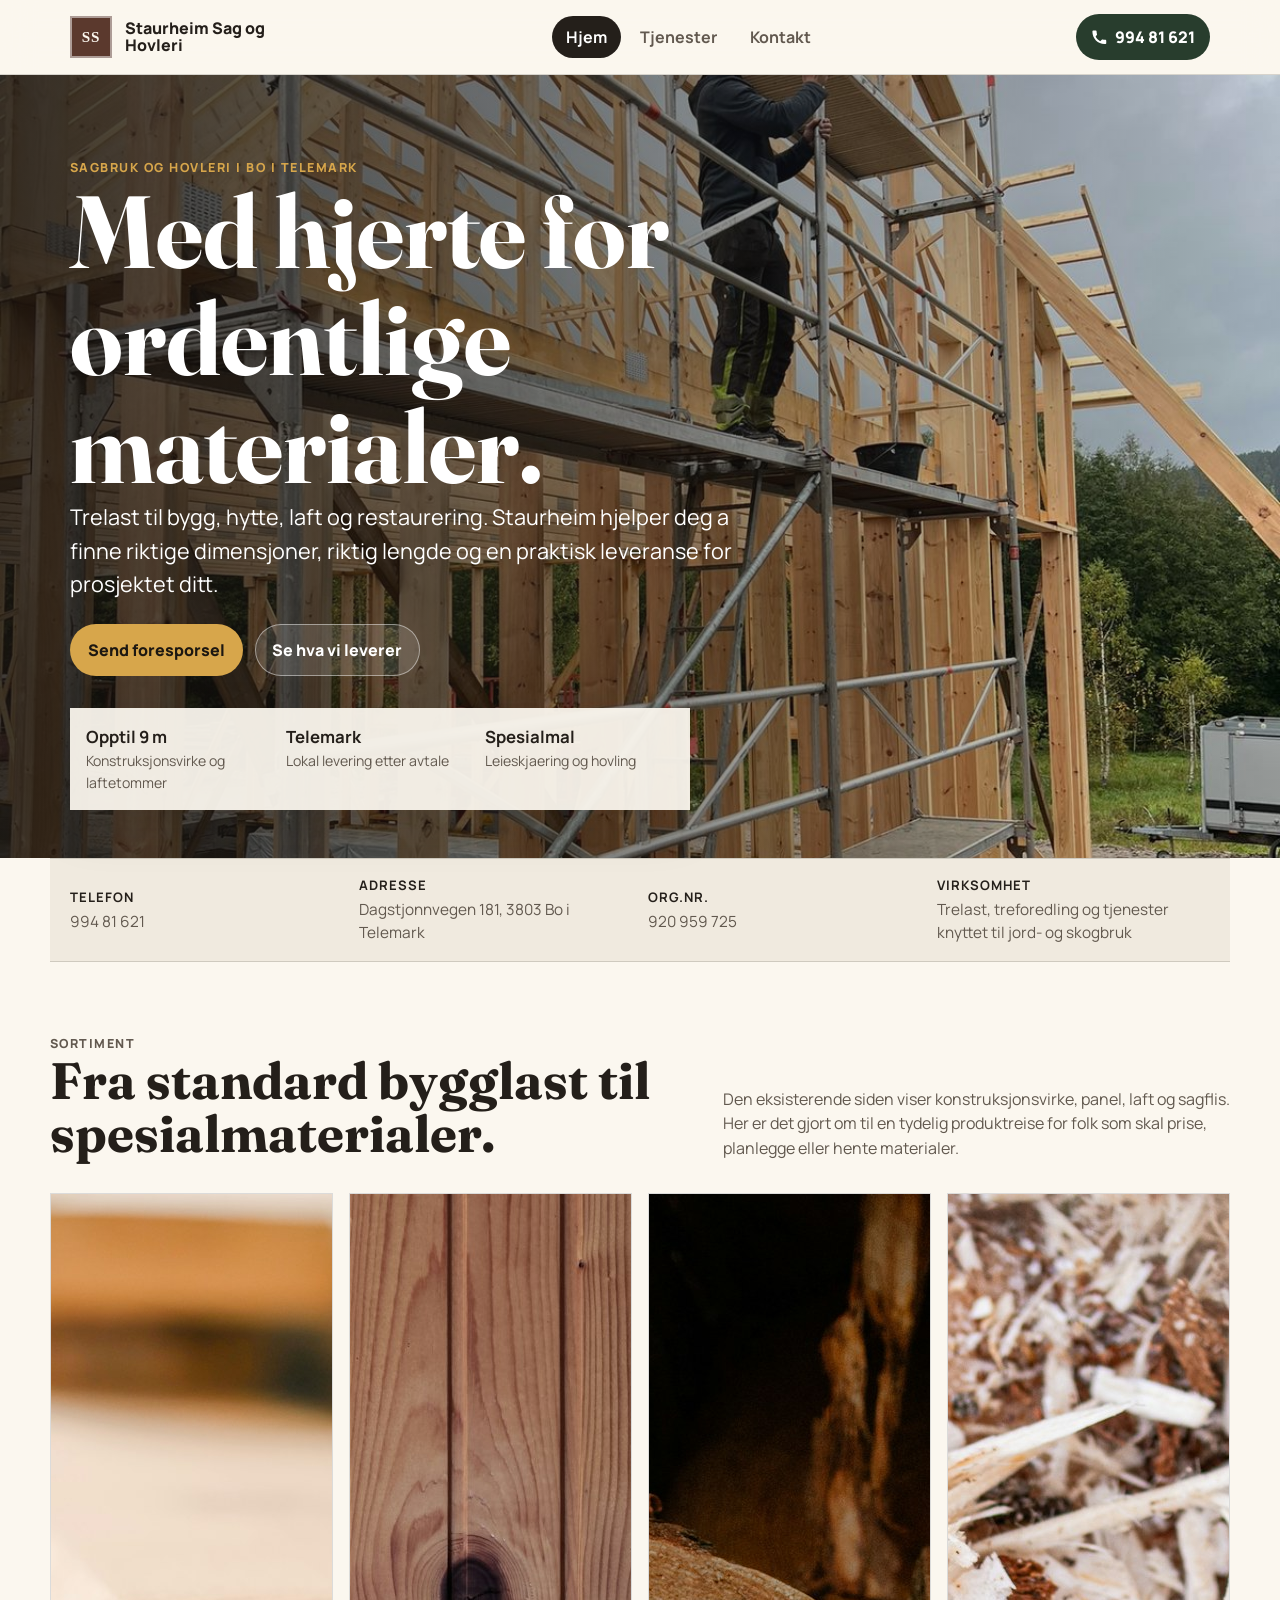
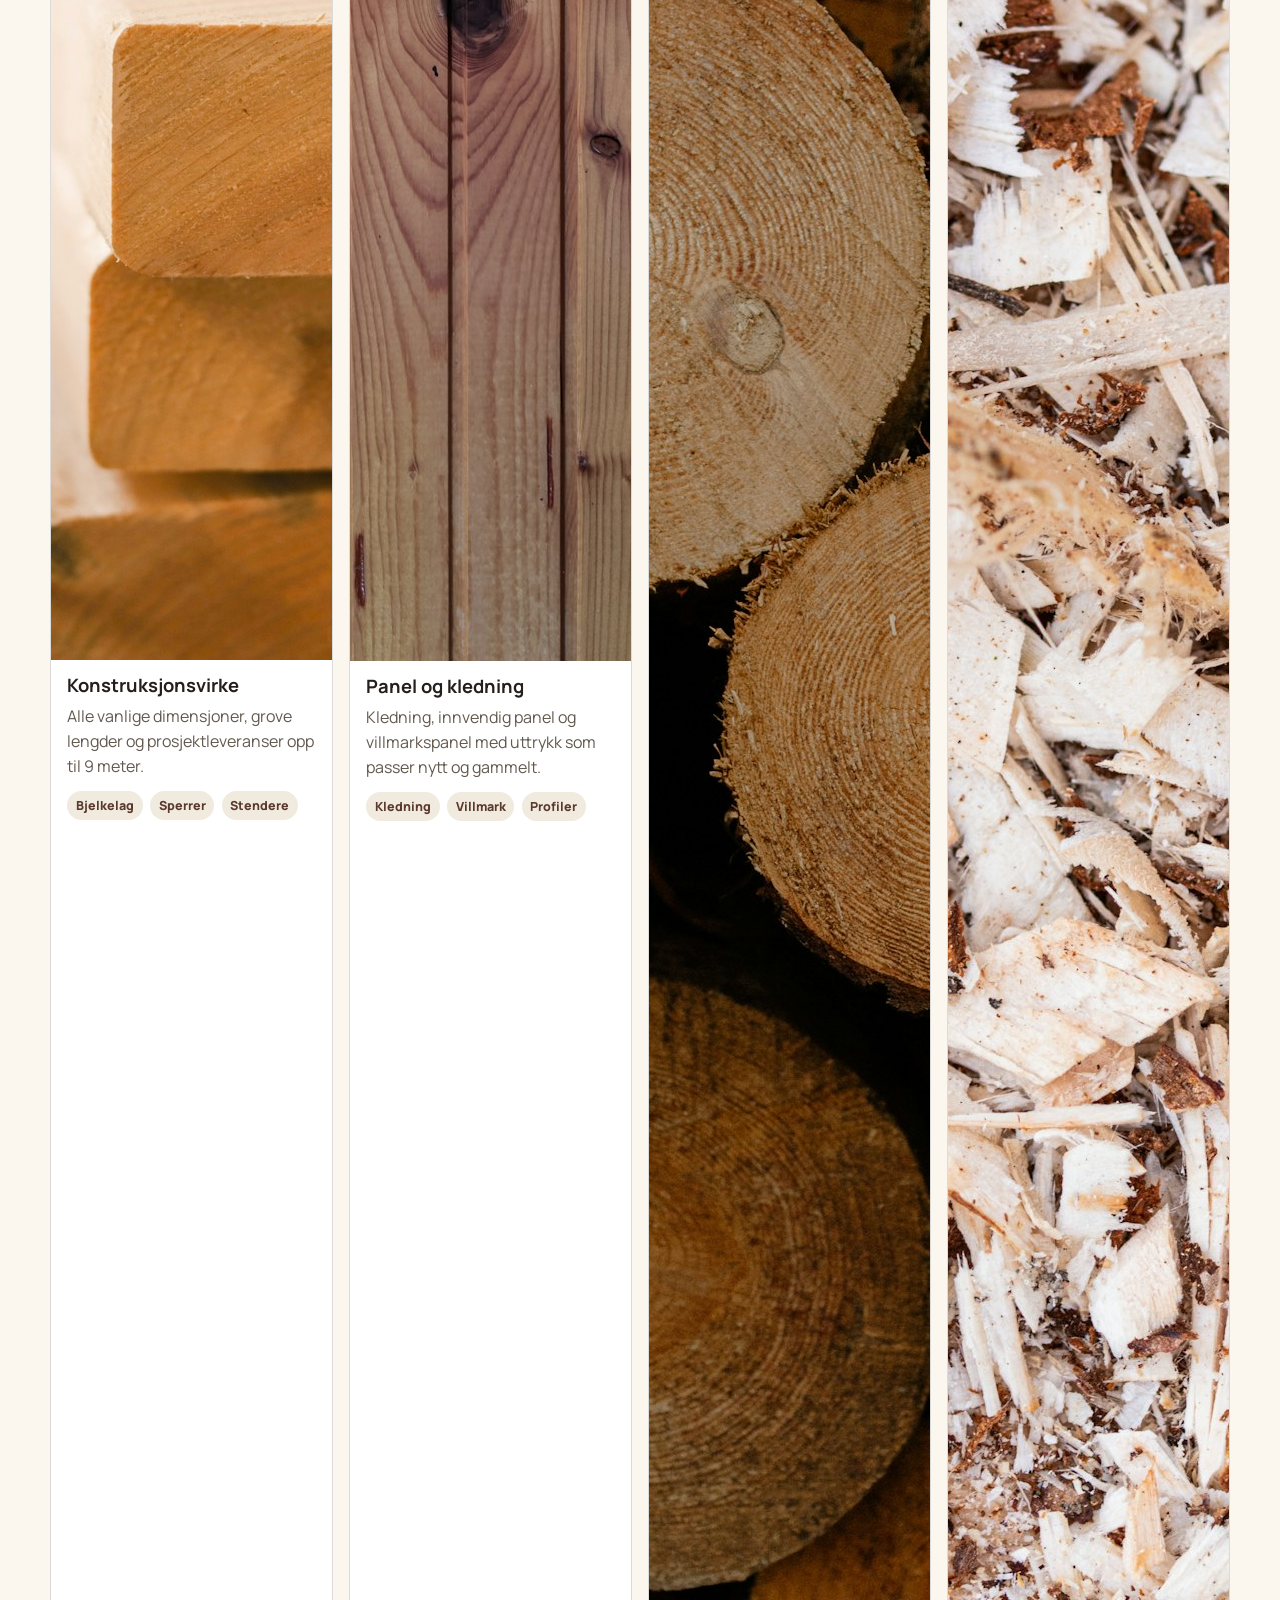
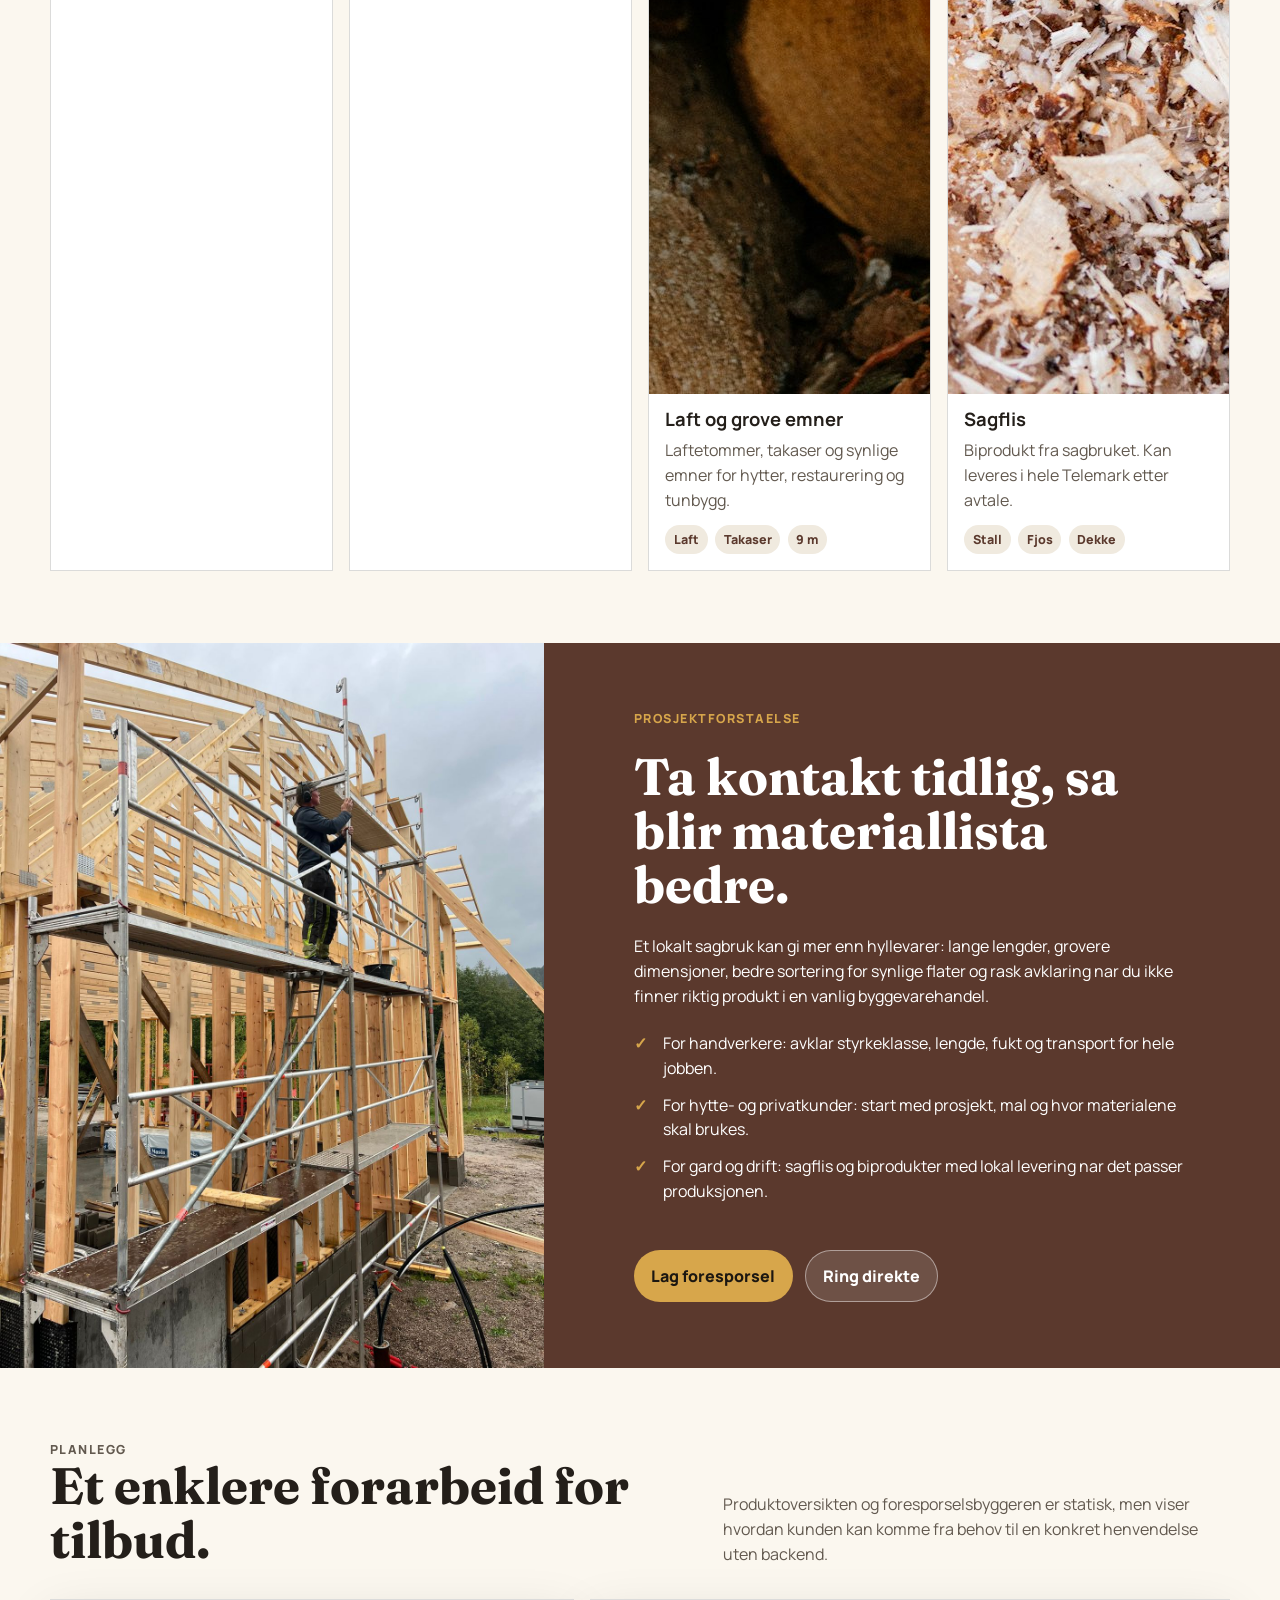
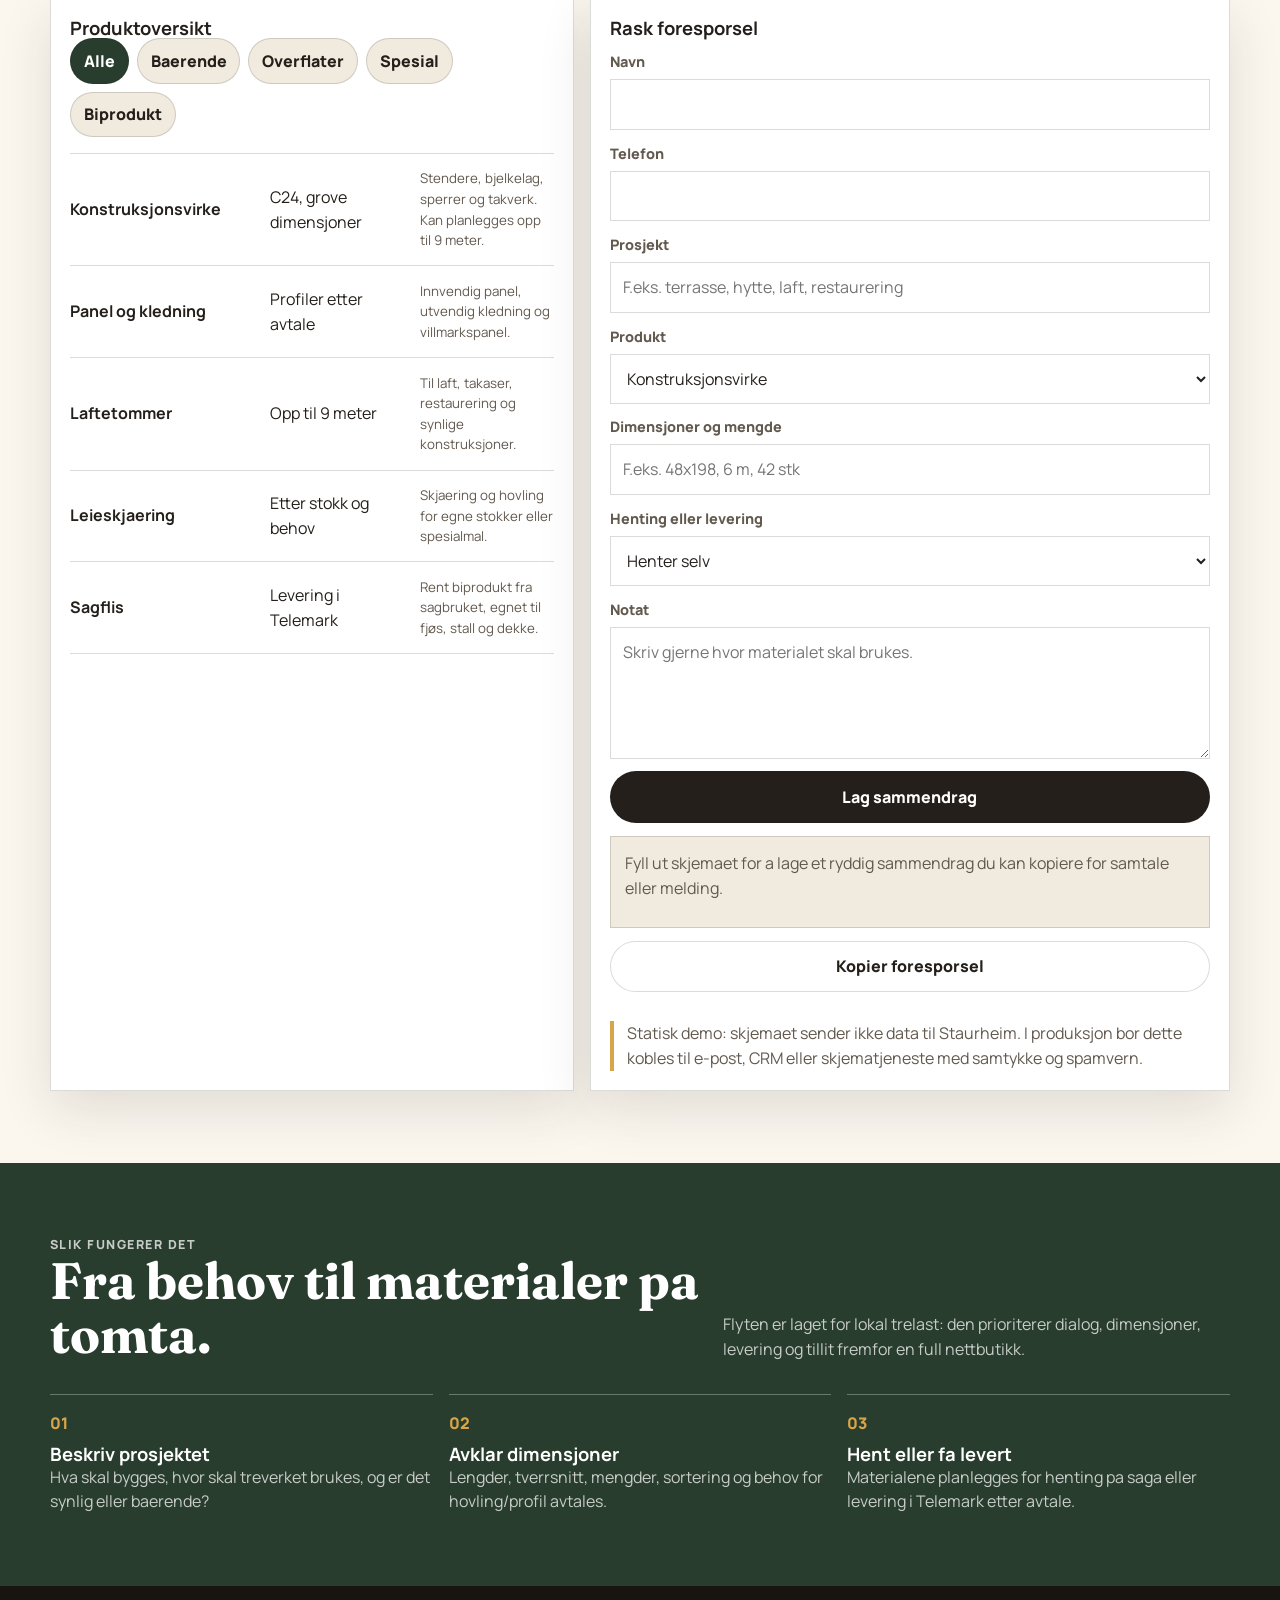
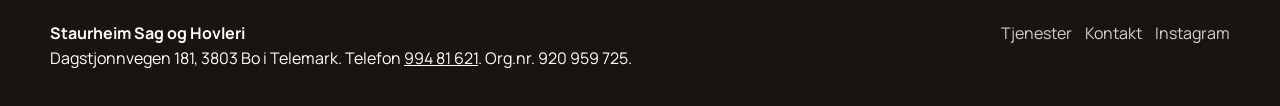
==== index.html @ 0c9ad608 "Initial static redesign for GitHub Pages" ====
<!doctype html>
<html lang="no">
  <head>
    <meta charset="utf-8">
    <meta name="viewport" content="width=device-width, initial-scale=1">
    <title>Staurheim Sag og Hovleri | Trelast fra Bo i Telemark</title>
    <meta name="description" content="Staurheim Sag og Hovleri leverer konstruksjonsvirke, panel, villmarkspanel, laftetommer, leieskjaering og sagflis i Telemark.">
    <meta property="og:title" content="Staurheim Sag og Hovleri">
    <meta property="og:description" content="Ordentlige materialer til byggeprosjekt, laft, panel og spesialdimensjoner.">
    <meta property="og:type" content="website">
    <meta property="og:image" content="assets/images/byggprosjekt.jpg">
    <link rel="preconnect" href="https://fonts.googleapis.com">
    <link rel="preconnect" href="https://fonts.gstatic.com" crossorigin>
    <link href="https://fonts.googleapis.com/css2?family=Fraunces:wght@600;700;800&family=Manrope:wght@400;600;700;800&display=swap" rel="stylesheet">
    <link rel="stylesheet" href="assets/styles.css">
    <script type="application/ld+json">
      {
        "@context": "https://schema.org",
        "@type": "LocalBusiness",
        "name": "Staurheim Sag og Høvleri",
        "alternateName": "Staurheim Stokk og Sag",
        "telephone": "+4799481621",
        "address": {
          "@type": "PostalAddress",
          "streetAddress": "Dagstjønnvegen 181",
          "postalCode": "3803",
          "addressLocality": "Bø i Telemark",
          "addressCountry": "NO"
        },
        "areaServed": ["Telemark", "Midt-Telemark"],
        "url": "https://staurheimsag.no/"
      }
    </script>
  </head>
  <body>
    <a class="skip-link" href="#main">Gå til innhold</a>
    <header class="site-header">
      <nav class="nav" aria-label="Hovedmeny">
        <a class="brand" href="index.html" aria-label="Staurheim Sag og Hovleri hjem">
          <span class="brand-mark">SS</span>
          <span>Staurheim Sag og Hovleri</span>
        </a>
        <div class="nav-links">
          <a href="index.html" aria-current="page">Hjem</a>
          <a href="tjenester/">Tjenester</a>
          <a href="kontakt/">Kontakt</a>
        </div>
        <a class="nav-call" href="tel:+4799481621" aria-label="Ring 99 48 16 21">
          <svg class="icon" viewBox="0 0 24 24" aria-hidden="true"><path fill="currentColor" d="M6.6 10.8c1.4 2.8 3.8 5.2 6.6 6.6l2.2-2.2c.3-.3.8-.4 1.2-.3 1.3.4 2.6.6 4 .6.7 0 1.2.5 1.2 1.2v3.5c0 .7-.5 1.2-1.2 1.2C10.3 22 2 13.7 2 3.4 2 2.7 2.5 2.2 3.2 2.2h3.6c.7 0 1.2.5 1.2 1.2 0 1.4.2 2.8.6 4 .1.4 0 .9-.3 1.2l-1.7 2.2Z"/></svg>
          994 81 621
        </a>
      </nav>
    </header>

    <main id="main">
      <section class="hero">
        <div class="hero-inner">
          <div class="hero-copy">
            <p class="eyebrow">Sagbruk og hovleri i Bo i Telemark</p>
            <h1>Med hjerte for ordentlige materialer.</h1>
            <p class="lead">Trelast til bygg, hytte, laft og restaurering. Staurheim hjelper deg a finne riktige dimensjoner, riktig lengde og en praktisk leveranse for prosjektet ditt.</p>
            <div class="hero-actions">
              <a class="button primary" href="kontakt/">Send foresporsel</a>
              <a class="button secondary" href="tjenester/">Se hva vi leverer</a>
            </div>
          </div>
          <aside class="hero-panel" aria-label="Nokkelinformasjon">
            <ul>
              <li><strong>Opptil 9 m</strong><span>Konstruksjonsvirke og laftetommer</span></li>
              <li><strong>Telemark</strong><span>Lokal levering etter avtale</span></li>
              <li><strong>Spesialmal</strong><span>Leieskjaering og hovling</span></li>
            </ul>
          </aside>
        </div>
      </section>

      <div class="trust-strip" aria-label="Tillitssignaler">
        <div><strong>Telefon</strong><span>994 81 621</span></div>
        <div><strong>Adresse</strong><span>Dagstjonnvegen 181, 3803 Bo i Telemark</span></div>
        <div><strong>Org.nr.</strong><span>920 959 725</span></div>
        <div><strong>Virksomhet</strong><span>Trelast, treforedling og tjenester knyttet til jord- og skogbruk</span></div>
      </div>

      <section class="section">
        <div class="wrap">
          <div class="section-head">
            <div>
              <p class="eyebrow">Sortiment</p>
              <h2>Fra standard bygglast til spesialmaterialer.</h2>
            </div>
            <p>Den eksisterende siden viser konstruksjonsvirke, panel, laft og sagflis. Her er det gjort om til en tydelig produktreise for folk som skal prise, planlegge eller hente materialer.</p>
          </div>
          <div class="product-grid">
            <article class="product-card">
              <img src="assets/images/konstruksjonsvirke.jpg" width="1600" height="1066" alt="Stablet konstruksjonsvirke i gran og furu">
              <div>
                <h3>Konstruksjonsvirke</h3>
                <p>Alle vanlige dimensjoner, grove lengder og prosjektleveranser opp til 9 meter.</p>
                <p class="tag-list"><span class="tag">Bjelkelag</span><span class="tag">Sperrer</span><span class="tag">Stendere</span></p>
              </div>
            </article>
            <article class="product-card">
              <img src="assets/images/panel.jpg" width="1600" height="1067" alt="Trepanel med synlig struktur">
              <div>
                <h3>Panel og kledning</h3>
                <p>Kledning, innvendig panel og villmarkspanel med uttrykk som passer nytt og gammelt.</p>
                <p class="tag-list"><span class="tag">Kledning</span><span class="tag">Villmark</span><span class="tag">Profiler</span></p>
              </div>
            </article>
            <article class="product-card">
              <img src="assets/images/laft.jpg" width="1600" height="2400" alt="Rundtommer sett fra enden">
              <div>
                <h3>Laft og grove emner</h3>
                <p>Laftetommer, takaser og synlige emner for hytter, restaurering og tunbygg.</p>
                <p class="tag-list"><span class="tag">Laft</span><span class="tag">Takaser</span><span class="tag">9 m</span></p>
              </div>
            </article>
            <article class="product-card">
              <img src="assets/images/sagflis.jpg" width="1600" height="2400" alt="Ren sagflis som biprodukt fra sagbruk">
              <div>
                <h3>Sagflis</h3>
                <p>Biprodukt fra sagbruket. Kan leveres i hele Telemark etter avtale.</p>
                <p class="tag-list"><span class="tag">Stall</span><span class="tag">Fjos</span><span class="tag">Dekke</span></p>
              </div>
            </article>
          </div>
        </div>
      </section>

      <section class="feature-band">
        <div class="feature-grid">
          <div class="feature-media">
            <img src="assets/images/byggprosjekt.jpg" width="1200" height="1600" alt="Reisverk under oppforing med trelast">
          </div>
          <div class="feature-copy">
            <p class="eyebrow">Prosjektforstaelse</p>
            <h2>Ta kontakt tidlig, sa blir materiallista bedre.</h2>
            <p>Et lokalt sagbruk kan gi mer enn hyllevarer: lange lengder, grovere dimensjoner, bedre sortering for synlige flater og rask avklaring nar du ikke finner riktig produkt i en vanlig byggevarehandel.</p>
            <ul class="check-list">
              <li>For handverkere: avklar styrkeklasse, lengde, fukt og transport for hele jobben.</li>
              <li>For hytte- og privatkunder: start med prosjekt, mal og hvor materialene skal brukes.</li>
              <li>For gard og drift: sagflis og biprodukter med lokal levering nar det passer produksjonen.</li>
            </ul>
            <div class="button-row">
              <a class="button primary" href="kontakt/">Lag foresporsel</a>
              <a class="button secondary" href="tel:+4799481621">Ring direkte</a>
            </div>
          </div>
        </div>
      </section>

      <section class="section">
        <div class="wrap">
          <div class="section-head">
            <div>
              <p class="eyebrow">Planlegg</p>
              <h2>Et enklere forarbeid for tilbud.</h2>
            </div>
            <p>Produktoversikten og foresporselsbyggeren er statisk, men viser hvordan kunden kan komme fra behov til en konkret henvendelse uten backend.</p>
          </div>
          <div class="tools-grid">
            <div class="panel">
              <h3>Produktoversikt</h3>
              <div class="filters" aria-label="Filtrer produktoversikt">
                <button class="filter" type="button" data-filter="alle" aria-pressed="true">Alle</button>
                <button class="filter" type="button" data-filter="baerende" aria-pressed="false">Baerende</button>
                <button class="filter" type="button" data-filter="overflate" aria-pressed="false">Overflater</button>
                <button class="filter" type="button" data-filter="spesial" aria-pressed="false">Spesial</button>
                <button class="filter" type="button" data-filter="biprodukt" aria-pressed="false">Biprodukt</button>
              </div>
              <div class="catalog" data-catalog></div>
            </div>
            <form class="panel quote-form" data-quote-form>
              <h3>Rask foresporsel</h3>
              <div class="field">
                <label for="name">Navn</label>
                <input id="name" name="name" autocomplete="name">
              </div>
              <div class="field">
                <label for="phone">Telefon</label>
                <input id="phone" name="phone" autocomplete="tel">
              </div>
              <div class="field">
                <label for="project">Prosjekt</label>
                <input id="project" name="project" placeholder="F.eks. terrasse, hytte, laft, restaurering">
              </div>
              <div class="field">
                <label for="product">Produkt</label>
                <select id="product" name="product">
                  <option>Konstruksjonsvirke</option>
                  <option>Panel/kledning</option>
                  <option>Villmarkspanel</option>
                  <option>Laftetommer</option>
                  <option>Leieskjaering</option>
                  <option>Sagflis</option>
                </select>
              </div>
              <div class="field">
                <label for="dimensions">Dimensjoner og mengde</label>
                <input id="dimensions" name="dimensions" placeholder="F.eks. 48x198, 6 m, 42 stk">
              </div>
              <div class="field">
                <label for="delivery">Henting eller levering</label>
                <select id="delivery" name="delivery">
                  <option>Henter selv</option>
                  <option>Onsker levering i Telemark</option>
                  <option>Avklares</option>
                </select>
              </div>
              <div class="field">
                <label for="message">Notat</label>
                <textarea id="message" name="message" placeholder="Skriv gjerne hvor materialet skal brukes."></textarea>
              </div>
              <button class="button dark" type="submit">Lag sammendrag</button>
              <div class="result-box" tabindex="-1" data-result>Fyll ut skjemaet for a lage et ryddig sammendrag du kan kopiere for samtale eller melding.</div>
              <button class="button light" type="button" data-copy>Kopier foresporsel</button>
              <p class="notice">Statisk demo: skjemaet sender ikke data til Staurheim. I produksjon bor dette kobles til e-post, CRM eller skjematjeneste med samtykke og spamvern.</p>
            </form>
          </div>
        </div>
      </section>

      <section class="section dark">
        <div class="wrap">
          <div class="section-head">
            <div>
              <p class="eyebrow">Slik fungerer det</p>
              <h2>Fra behov til materialer pa tomta.</h2>
            </div>
            <p>Flyten er laget for lokal trelast: den prioriterer dialog, dimensjoner, levering og tillit fremfor en full nettbutikk.</p>
          </div>
          <div class="steps">
            <div class="step"><h3>Beskriv prosjektet</h3><p class="muted">Hva skal bygges, hvor skal treverket brukes, og er det synlig eller baerende?</p></div>
            <div class="step"><h3>Avklar dimensjoner</h3><p class="muted">Lengder, tverrsnitt, mengder, sortering og behov for hovling/profil avtales.</p></div>
            <div class="step"><h3>Hent eller fa levert</h3><p class="muted">Materialene planlegges for henting pa saga eller levering i Telemark etter avtale.</p></div>
          </div>
        </div>
      </section>
    </main>

    <footer class="site-footer">
      <div class="footer-grid">
        <div>
          <strong>Staurheim Sag og Hovleri</strong>
          <p>Dagstjonnvegen 181, 3803 Bo i Telemark. Telefon <a href="tel:+4799481621">994 81 621</a>. Org.nr. 920 959 725.</p>
        </div>
        <div class="footer-links">
          <a href="tjenester/">Tjenester</a>
          <a href="kontakt/">Kontakt</a>
          <a href="https://www.instagram.com/staurheimsag/">Instagram</a>
        </div>
      </div>
    </footer>
    <script src="assets/app.js"></script>
  </body>
</html>
---- assets/styles.css ----
:root {
  color-scheme: light;
  --ink: #241f1a;
  --muted: #62594f;
  --paper: #fbf7ef;
  --paper-2: #f0eadf;
  --timber: #5b392d;
  --timber-2: #8f613d;
  --forest: #283d2d;
  --moss: #63704a;
  --gold: #d7a64b;
  --line: rgba(36, 31, 26, 0.16);
  --shadow: 0 18px 50px rgba(36, 31, 26, 0.12);
  --max: 1180px;
}

* {
  box-sizing: border-box;
}

html {
  scroll-behavior: smooth;
}

body {
  margin: 0;
  background: var(--paper);
  color: var(--ink);
  font-family: "Manrope", "Segoe UI", sans-serif;
  line-height: 1.55;
}

img {
  display: block;
  max-width: 100%;
}

a {
  color: inherit;
}

button,
input,
select,
textarea {
  font: inherit;
}

.skip-link {
  background: var(--ink);
  color: white;
  left: 1rem;
  padding: 0.7rem 1rem;
  position: fixed;
  top: -5rem;
  z-index: 50;
}

.skip-link:focus {
  top: 1rem;
}

.site-header {
  background: rgba(251, 247, 239, 0.94);
  border-bottom: 1px solid var(--line);
  position: sticky;
  top: 0;
  z-index: 30;
  backdrop-filter: blur(16px);
}

.nav {
  align-items: center;
  display: flex;
  gap: 1.25rem;
  justify-content: space-between;
  margin: 0 auto;
  max-width: var(--max);
  min-height: 74px;
  padding: 0 1.25rem;
}

.brand {
  align-items: center;
  display: inline-flex;
  gap: 0.8rem;
  font-weight: 800;
  text-decoration: none;
}

.brand-mark {
  align-items: center;
  background: var(--timber);
  border: 2px solid rgba(255, 255, 255, 0.5);
  color: var(--paper);
  display: inline-flex;
  font-family: Georgia, serif;
  font-size: 0.95rem;
  height: 42px;
  justify-content: center;
  letter-spacing: 0.06em;
  width: 42px;
}

.brand span:last-child {
  display: block;
  line-height: 1.05;
  max-width: 11rem;
}

.nav-links {
  align-items: center;
  display: flex;
  gap: 0.25rem;
}

.nav-links a {
  border-radius: 999px;
  color: var(--muted);
  font-weight: 700;
  padding: 0.55rem 0.9rem;
  text-decoration: none;
}

.nav-links a:hover,
.nav-links a[aria-current="page"] {
  background: var(--ink);
  color: white;
}

.nav-call {
  align-items: center;
  background: var(--forest);
  border-radius: 999px;
  color: white;
  display: inline-flex;
  font-weight: 800;
  gap: 0.45rem;
  padding: 0.65rem 0.95rem;
  text-decoration: none;
}

.icon {
  display: inline-block;
  flex: 0 0 auto;
  height: 1.05em;
  width: 1.05em;
}

main {
  overflow: clip;
}

.hero {
  background:
    linear-gradient(90deg, rgba(21, 18, 15, 0.82), rgba(21, 18, 15, 0.55) 44%, rgba(21, 18, 15, 0.08)),
    url("images/byggprosjekt.jpg") center 42% / cover;
  color: white;
}

.hero-inner {
  display: grid;
  gap: 2rem;
  margin: 0 auto;
  max-width: var(--max);
  min-height: min(760px, calc(100svh - 74px));
  padding: 5.2rem 1.25rem 3rem;
}

.eyebrow {
  color: var(--gold);
  font-size: 0.78rem;
  font-weight: 900;
  letter-spacing: 0.12em;
  text-transform: uppercase;
}

h1,
h2,
h3 {
  line-height: 1.05;
  margin: 0;
}

h1 {
  font-family: "Fraunces", Georgia, serif;
  font-size: clamp(2.7rem, 8vw, 6.4rem);
  max-width: 11ch;
}

h2 {
  font-family: "Fraunces", Georgia, serif;
  font-size: clamp(2rem, 4vw, 3.6rem);
}

h3 {
  font-size: 1.15rem;
}

p {
  margin: 0;
}

.hero-copy {
  align-self: end;
  max-width: 710px;
}

.lead {
  font-size: clamp(1.08rem, 1.8vw, 1.35rem);
  max-width: 46rem;
}

.hero-actions,
.button-row {
  display: flex;
  flex-wrap: wrap;
  gap: 0.75rem;
  margin-top: 1.5rem;
}

.button {
  align-items: center;
  border: 1px solid transparent;
  border-radius: 999px;
  display: inline-flex;
  font-weight: 850;
  gap: 0.5rem;
  justify-content: center;
  min-height: 48px;
  padding: 0.78rem 1.05rem;
  text-decoration: none;
}

.button.primary {
  background: var(--gold);
  color: #1c1711;
}

.button.dark {
  background: var(--ink);
  color: white;
}

.button.secondary {
  background: rgba(255, 255, 255, 0.12);
  border-color: rgba(255, 255, 255, 0.45);
  color: white;
}

.button.light {
  background: white;
  border-color: var(--line);
  color: var(--ink);
}

.hero-panel {
  align-self: end;
  background: rgba(251, 247, 239, 0.94);
  color: var(--ink);
  max-width: 620px;
  padding: 1rem;
  box-shadow: var(--shadow);
}

.hero-panel ul {
  display: grid;
  gap: 0.7rem;
  grid-template-columns: repeat(3, minmax(0, 1fr));
  list-style: none;
  margin: 0;
  padding: 0;
}

.hero-panel strong {
  display: block;
  font-size: 1.05rem;
}

.hero-panel span {
  color: var(--muted);
  display: block;
  font-size: 0.88rem;
}

.trust-strip {
  align-items: center;
  background: var(--paper-2);
  border-bottom: 1px solid var(--line);
  border-top: 1px solid var(--line);
  display: grid;
  gap: 1rem;
  grid-template-columns: repeat(4, minmax(0, 1fr));
  margin: 0 auto;
  max-width: var(--max);
  padding: 1rem 1.25rem;
}

.trust-strip strong {
  display: block;
  font-size: 0.82rem;
  letter-spacing: 0.08em;
  text-transform: uppercase;
}

.trust-strip span {
  color: var(--muted);
  display: block;
  font-size: 0.96rem;
  margin-top: 0.15rem;
}

.section {
  padding: 4.5rem 1.25rem;
}

.section.tight {
  padding-top: 2.5rem;
}

.section.dark {
  background: var(--forest);
  color: white;
}

.wrap {
  margin: 0 auto;
  max-width: var(--max);
}

.section-head {
  align-items: end;
  display: grid;
  gap: 1.25rem;
  grid-template-columns: minmax(0, 0.9fr) minmax(18rem, 0.7fr);
  margin-bottom: 2rem;
}

.section-head p {
  color: var(--muted);
}

.dark .section-head p,
.dark .muted {
  color: rgba(255, 255, 255, 0.74);
}

.product-grid {
  display: grid;
  gap: 1rem;
  grid-template-columns: repeat(4, minmax(0, 1fr));
}

.product-card {
  background: #fff;
  border: 1px solid var(--line);
  color: var(--ink);
  display: flex;
  flex-direction: column;
  min-height: 100%;
}

.product-card img {
  aspect-ratio: 4 / 3;
  object-fit: cover;
  width: 100%;
}

.product-card div {
  display: grid;
  gap: 0.55rem;
  padding: 1rem;
}

.product-card p {
  color: var(--muted);
}

.tag-list {
  display: flex;
  flex-wrap: wrap;
  gap: 0.45rem;
  margin-top: 0.25rem;
}

.tag {
  background: var(--paper-2);
  border-radius: 999px;
  color: var(--timber);
  font-size: 0.78rem;
  font-weight: 800;
  padding: 0.28rem 0.55rem;
}

.feature-band {
  background: var(--timber);
  color: white;
}

.feature-grid {
  display: grid;
  gap: 0;
  grid-template-columns: 0.85fr 1.15fr;
  margin: 0 auto;
  max-width: 1440px;
}

.feature-media img {
  height: 100%;
  min-height: 520px;
  object-fit: cover;
  width: 100%;
}

.feature-copy {
  align-self: center;
  display: grid;
  gap: 1.4rem;
  max-width: 760px;
  padding: 4rem min(7vw, 6rem);
}

.check-list {
  display: grid;
  gap: 0.75rem;
  list-style: none;
  margin: 0;
  padding: 0;
}

.check-list li {
  align-items: start;
  display: grid;
  gap: 0.65rem;
  grid-template-columns: 1.2rem minmax(0, 1fr);
}

.check-list li::before {
  color: var(--gold);
  content: "✓";
  font-weight: 900;
}

.tools-grid {
  display: grid;
  gap: 1rem;
  grid-template-columns: 0.9fr 1.1fr;
}

.panel {
  background: white;
  border: 1px solid var(--line);
  padding: 1.2rem;
  box-shadow: var(--shadow);
}

.filters {
  display: flex;
  flex-wrap: wrap;
  gap: 0.5rem;
  margin-bottom: 1rem;
}

.filter {
  background: var(--paper-2);
  border: 1px solid var(--line);
  border-radius: 999px;
  color: var(--ink);
  cursor: pointer;
  font-weight: 800;
  padding: 0.58rem 0.8rem;
}

.filter[aria-pressed="true"] {
  background: var(--forest);
  color: white;
}

.catalog {
  border-top: 1px solid var(--line);
}

.catalog-row {
  align-items: center;
  border-bottom: 1px solid var(--line);
  display: grid;
  gap: 1rem;
  grid-template-columns: 1.1fr 0.8fr 0.8fr;
  padding: 0.9rem 0;
}

.catalog-row small {
  color: var(--muted);
  display: block;
}

.quote-form {
  display: grid;
  gap: 0.8rem;
}

.field {
  display: grid;
  gap: 0.35rem;
}

.field label {
  color: var(--muted);
  font-size: 0.9rem;
  font-weight: 800;
}

.field input,
.field select,
.field textarea {
  background: #fff;
  border: 1px solid var(--line);
  border-radius: 0;
  color: var(--ink);
  min-height: 48px;
  padding: 0.75rem;
  width: 100%;
}

.field textarea {
  min-height: 132px;
  resize: vertical;
}

.result-box {
  background: var(--paper-2);
  border: 1px solid var(--line);
  color: var(--muted);
  min-height: 92px;
  padding: 0.9rem;
  white-space: pre-wrap;
}

.steps {
  display: grid;
  gap: 1rem;
  grid-template-columns: repeat(3, minmax(0, 1fr));
  counter-reset: step;
}

.step {
  border-top: 1px solid rgba(255, 255, 255, 0.3);
  padding-top: 1rem;
}

.step::before {
  color: var(--gold);
  content: "0" counter(step);
  counter-increment: step;
  display: block;
  font-weight: 900;
  margin-bottom: 0.6rem;
}

.contact-grid {
  display: grid;
  gap: 1rem;
  grid-template-columns: 0.85fr 1.15fr;
}

.contact-list {
  display: grid;
  gap: 0.9rem;
  margin-top: 1.25rem;
}

.contact-item {
  border-top: 1px solid var(--line);
  display: grid;
  gap: 0.15rem;
  padding-top: 0.9rem;
}

.contact-item span {
  color: var(--muted);
  font-size: 0.9rem;
  font-weight: 800;
}

.map-placeholder {
  background: linear-gradient(135deg, var(--paper-2), #fff);
  border: 1px solid var(--line);
  display: grid;
  min-height: 240px;
  padding: 1.2rem;
}

.map-placeholder strong {
  align-self: end;
  font-size: 1.35rem;
}

.site-footer {
  background: #181511;
  color: white;
  padding: 2.2rem 1.25rem;
}

.footer-grid {
  align-items: start;
  display: grid;
  gap: 1.5rem;
  grid-template-columns: 1fr auto;
  margin: 0 auto;
  max-width: var(--max);
}

.footer-links {
  display: flex;
  flex-wrap: wrap;
  gap: 0.8rem;
}

.footer-links a {
  color: rgba(255, 255, 255, 0.8);
  text-decoration: none;
}

.notice {
  border-left: 4px solid var(--gold);
  color: var(--muted);
  margin-top: 1rem;
  padding-left: 0.8rem;
}

@media (max-width: 900px) {
  .nav {
    align-items: start;
    flex-direction: column;
    gap: 0.85rem;
    padding-bottom: 1rem;
    padding-top: 1rem;
  }

  .nav-links {
    overflow-x: auto;
    padding-bottom: 0.15rem;
    width: 100%;
  }

  .nav-call {
    width: 100%;
  }

  .hero-inner {
    min-height: auto;
    padding-top: 4.3rem;
  }

  .hero-panel ul,
  .trust-strip,
  .section-head,
  .product-grid,
  .feature-grid,
  .tools-grid,
  .steps,
  .contact-grid,
  .footer-grid {
    grid-template-columns: 1fr;
  }

  .product-grid {
    gap: 0.85rem;
  }

  .feature-media img {
    max-height: 420px;
    min-height: 0;
  }

  .feature-copy {
    padding: 3rem 1.25rem;
  }
}

@media (max-width: 620px) {
  .section {
    padding: 3.2rem 1rem;
  }

  .catalog-row {
    grid-template-columns: 1fr;
  }

  .panel {
    padding: 1rem;
  }

  .hero {
    background:
      linear-gradient(180deg, rgba(21, 18, 15, 0.82), rgba(21, 18, 15, 0.5)),
      url("images/byggprosjekt.jpg") center top / cover;
  }

  .button {
    width: 100%;
  }
}
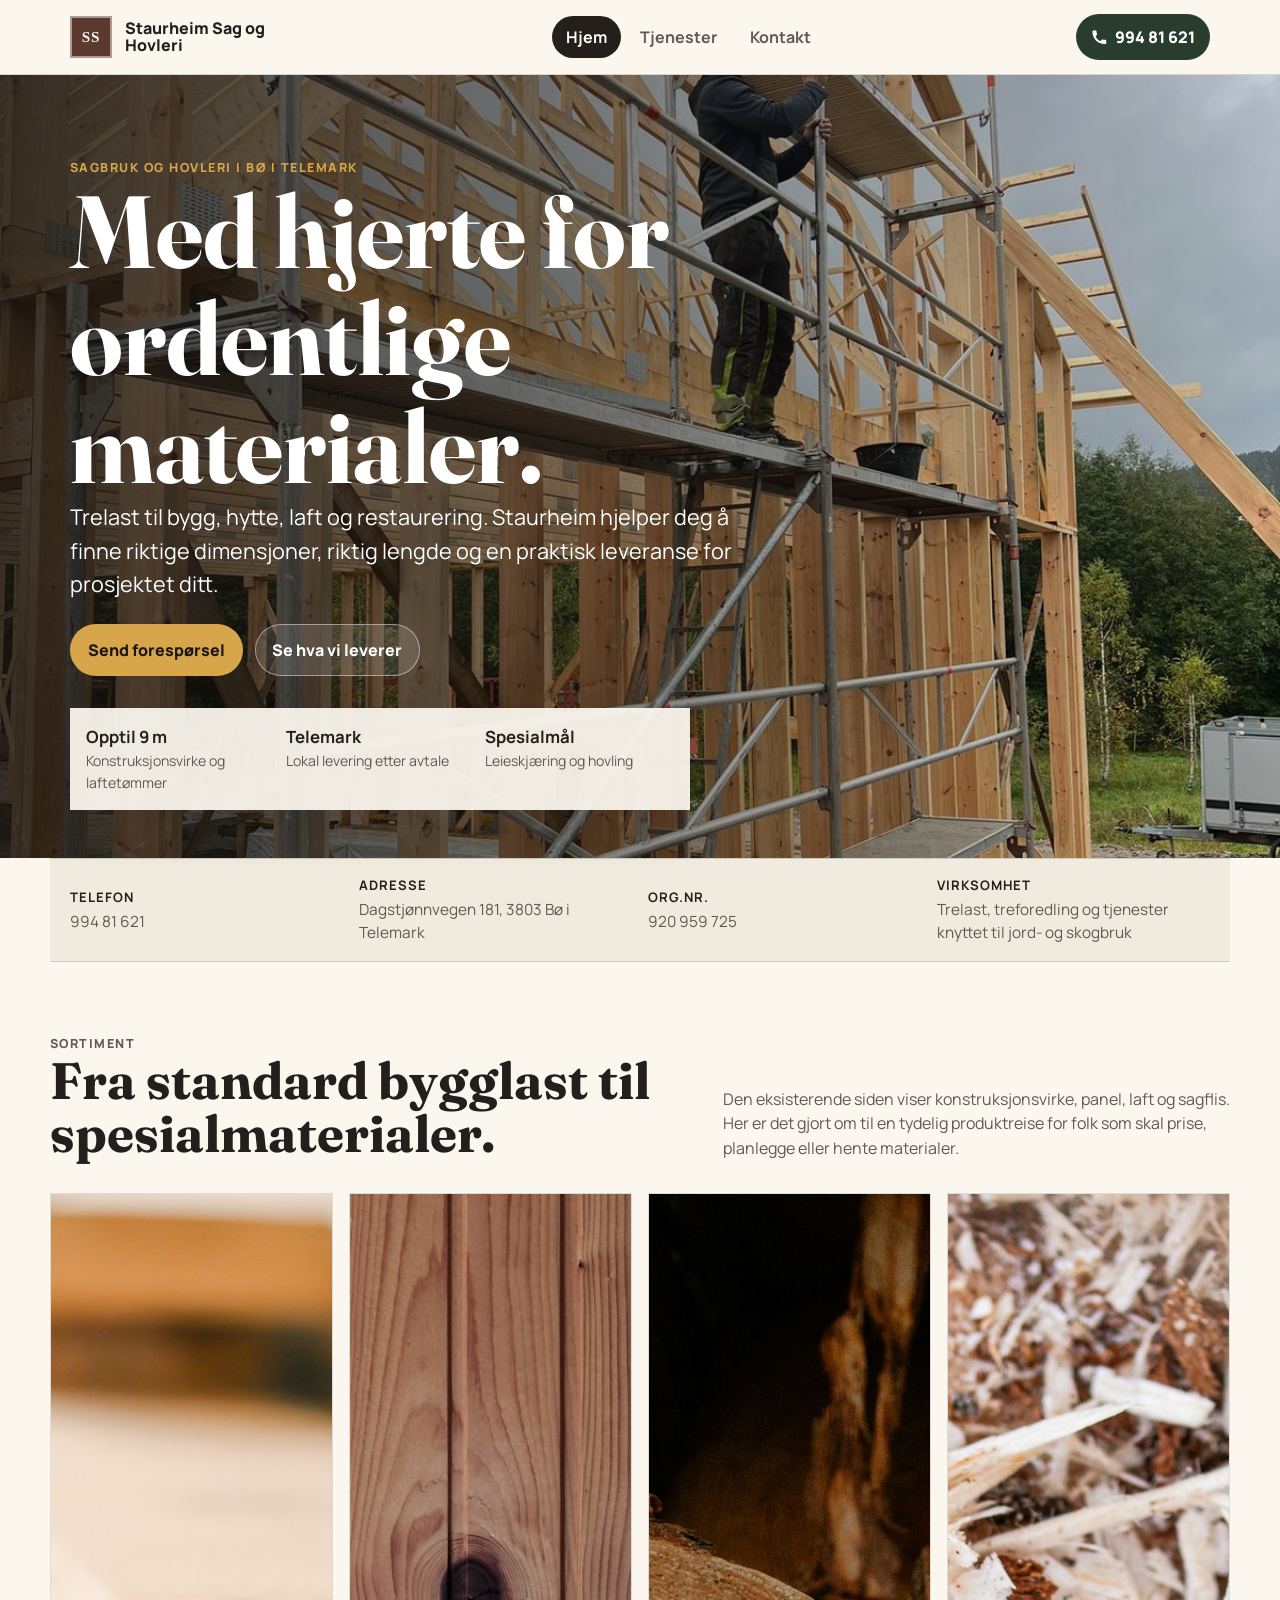
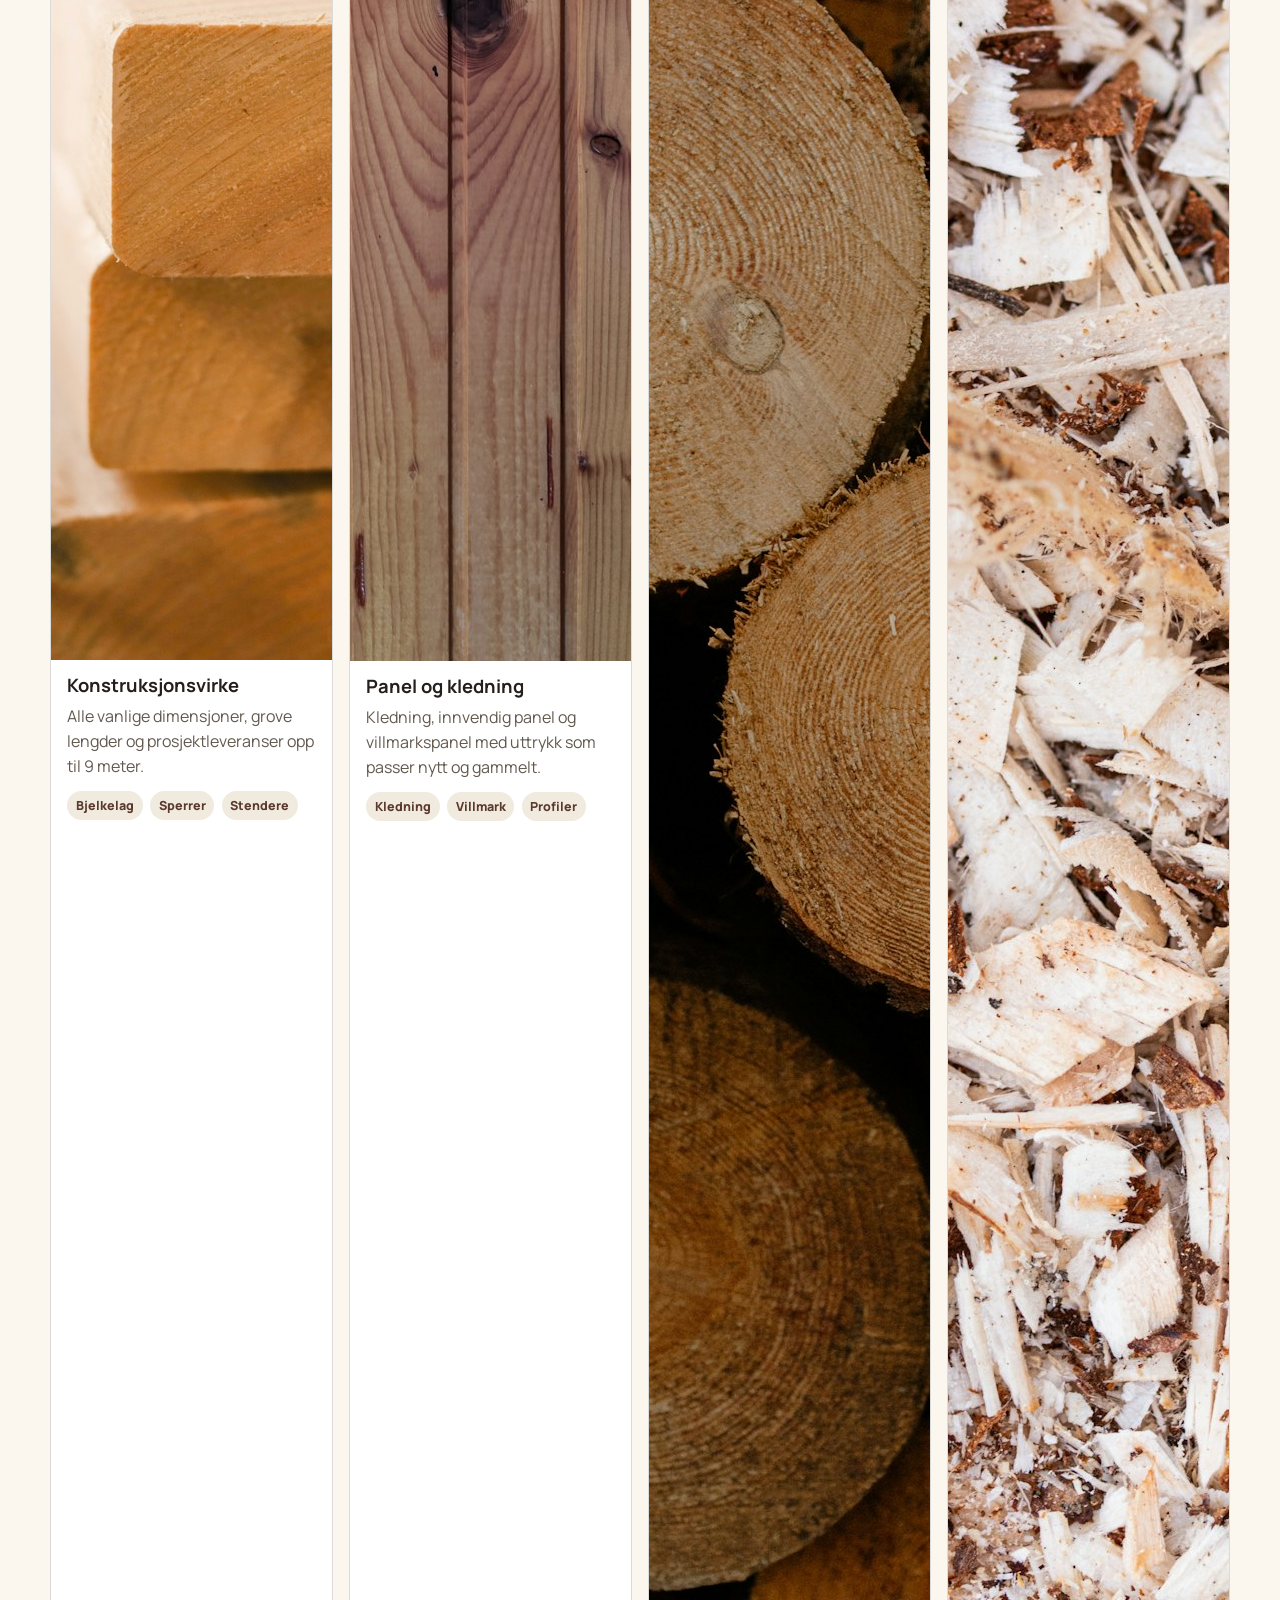
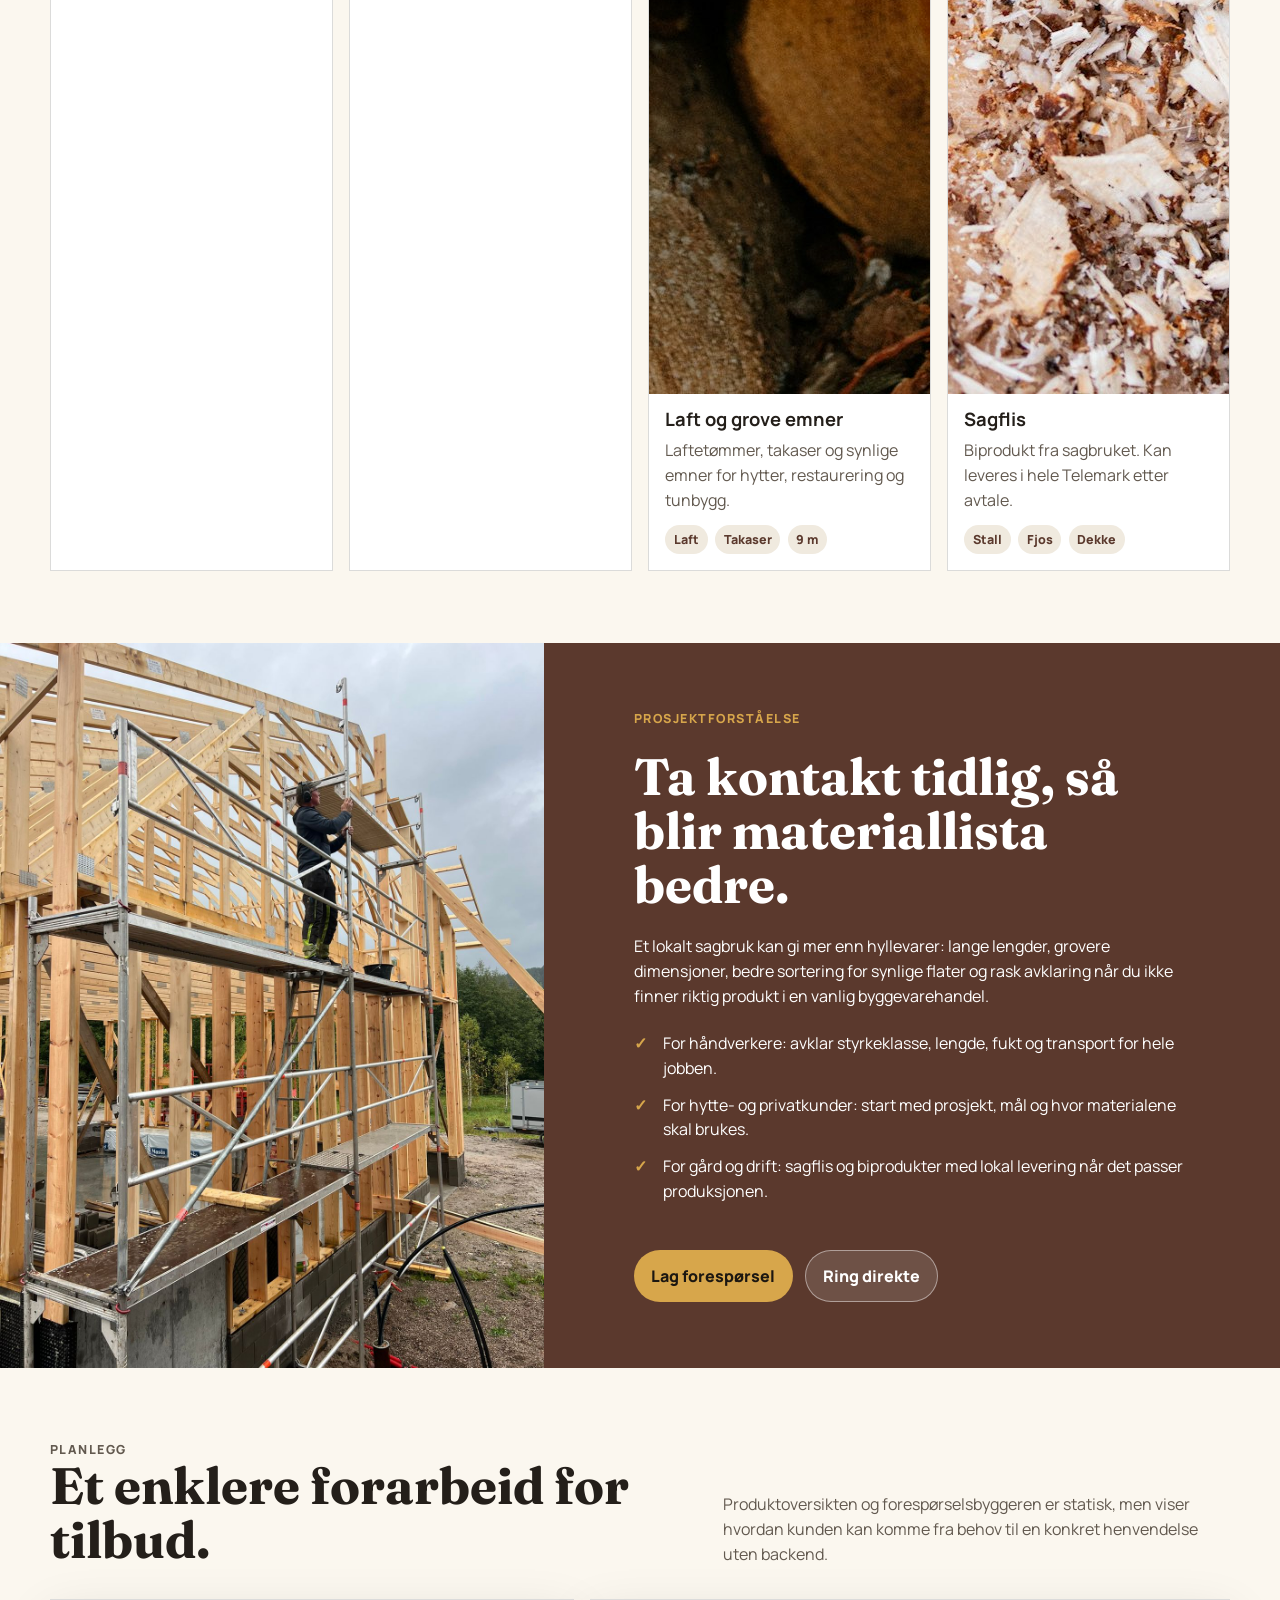
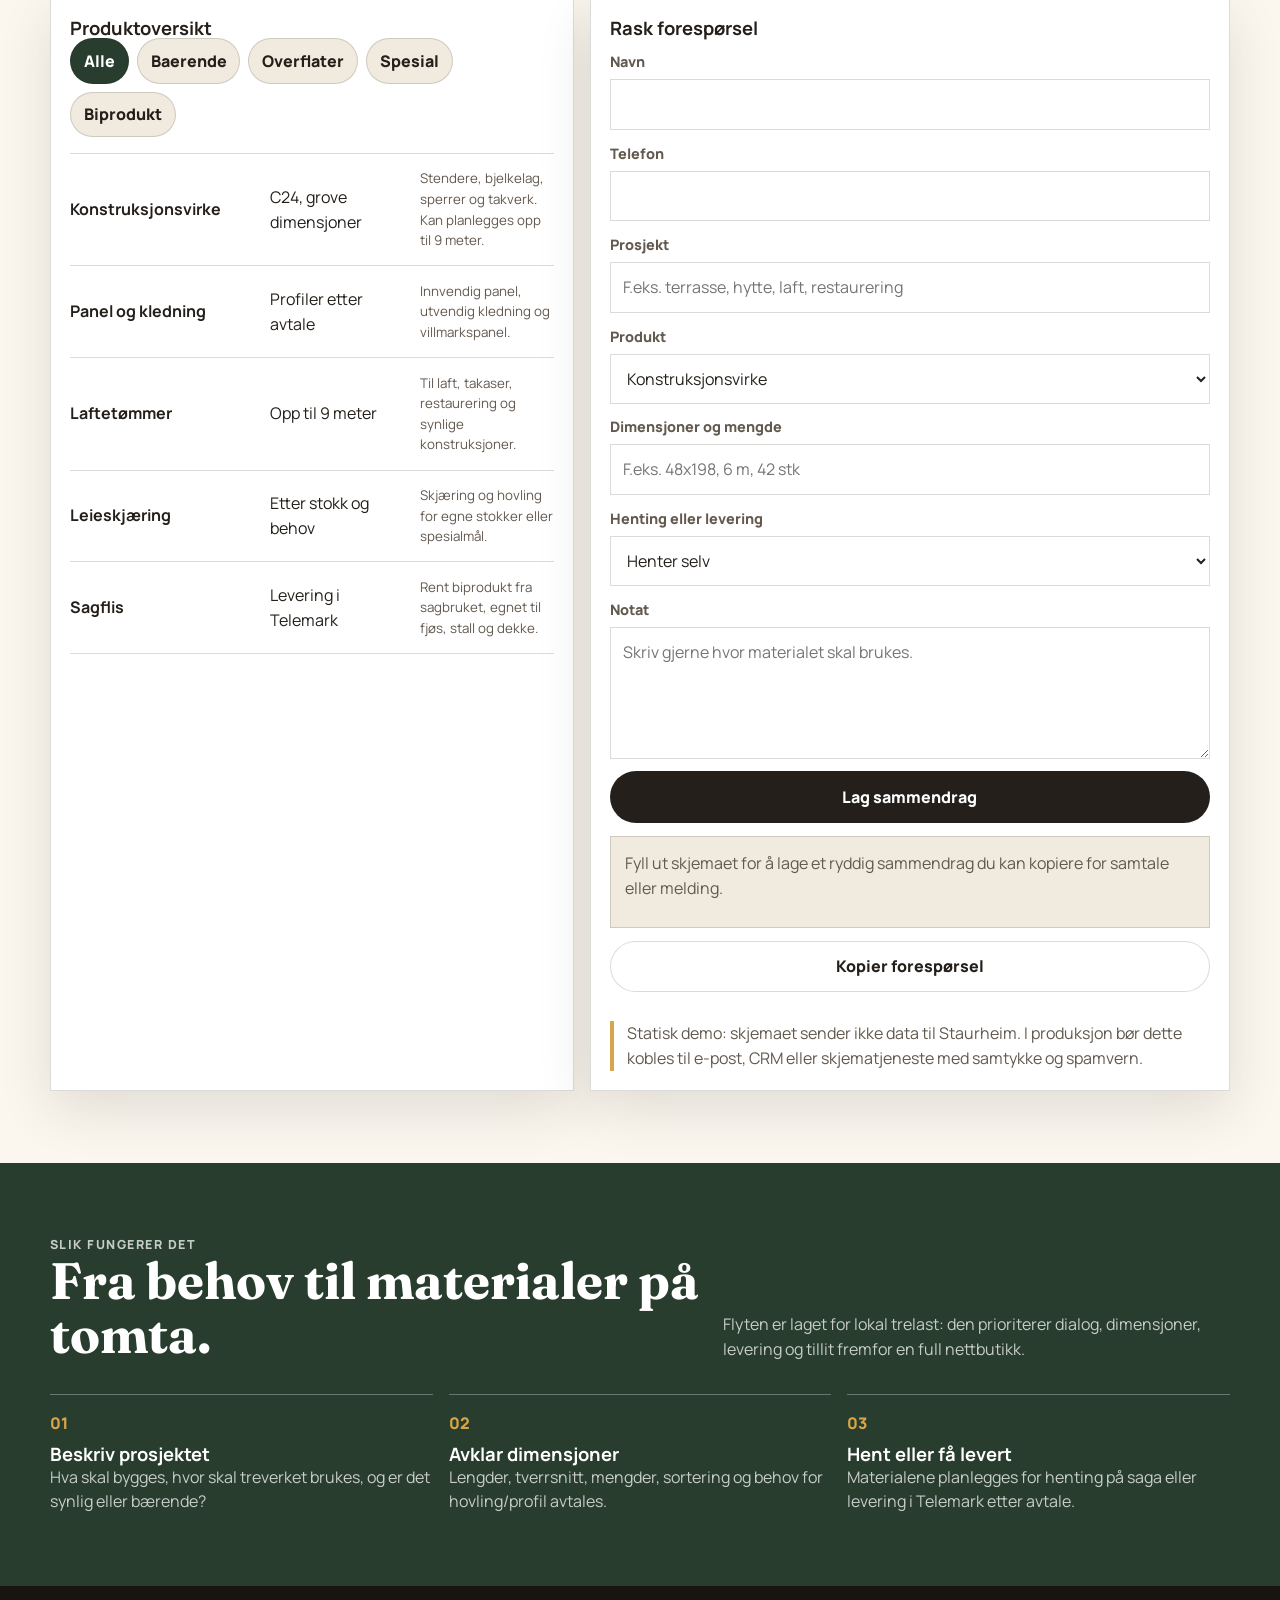
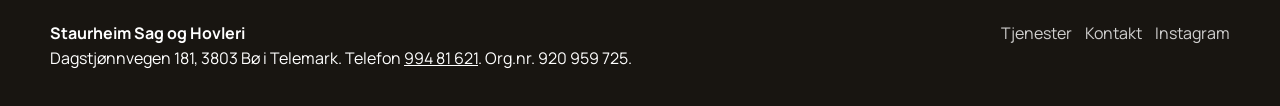
==== commit 11f86d12: "Polish Norwegian copy" ====
--- a/index.html
+++ b/index.html
@@ -3,8 +3,8 @@
   <head>
     <meta charset="utf-8">
     <meta name="viewport" content="width=device-width, initial-scale=1">
-    <title>Staurheim Sag og Hovleri | Trelast fra Bo i Telemark</title>
-    <meta name="description" content="Staurheim Sag og Hovleri leverer konstruksjonsvirke, panel, villmarkspanel, laftetommer, leieskjaering og sagflis i Telemark.">
+    <title>Staurheim Sag og Hovleri | Trelast fra Bø i Telemark</title>
+    <meta name="description" content="Staurheim Sag og Hovleri leverer konstruksjonsvirke, panel, villmarkspanel, laftetømmer, leieskjæring og sagflis i Telemark.">
     <meta property="og:title" content="Staurheim Sag og Hovleri">
     <meta property="og:description" content="Ordentlige materialer til byggeprosjekt, laft, panel og spesialdimensjoner.">
     <meta property="og:type" content="website">
@@ -56,19 +56,19 @@
       <section class="hero">
         <div class="hero-inner">
           <div class="hero-copy">
-            <p class="eyebrow">Sagbruk og hovleri i Bo i Telemark</p>
+            <p class="eyebrow">Sagbruk og hovleri i Bø i Telemark</p>
             <h1>Med hjerte for ordentlige materialer.</h1>
-            <p class="lead">Trelast til bygg, hytte, laft og restaurering. Staurheim hjelper deg a finne riktige dimensjoner, riktig lengde og en praktisk leveranse for prosjektet ditt.</p>
+            <p class="lead">Trelast til bygg, hytte, laft og restaurering. Staurheim hjelper deg å finne riktige dimensjoner, riktig lengde og en praktisk leveranse for prosjektet ditt.</p>
             <div class="hero-actions">
-              <a class="button primary" href="kontakt/">Send foresporsel</a>
+              <a class="button primary" href="kontakt/">Send forespørsel</a>
               <a class="button secondary" href="tjenester/">Se hva vi leverer</a>
             </div>
           </div>
-          <aside class="hero-panel" aria-label="Nokkelinformasjon">
+          <aside class="hero-panel" aria-label="Nøkkelinformasjon">
             <ul>
-              <li><strong>Opptil 9 m</strong><span>Konstruksjonsvirke og laftetommer</span></li>
+              <li><strong>Opptil 9 m</strong><span>Konstruksjonsvirke og laftetømmer</span></li>
               <li><strong>Telemark</strong><span>Lokal levering etter avtale</span></li>
-              <li><strong>Spesialmal</strong><span>Leieskjaering og hovling</span></li>
+              <li><strong>Spesialmål</strong><span>Leieskjæring og hovling</span></li>
             </ul>
           </aside>
         </div>
@@ -76,7 +76,7 @@
 
       <div class="trust-strip" aria-label="Tillitssignaler">
         <div><strong>Telefon</strong><span>994 81 621</span></div>
-        <div><strong>Adresse</strong><span>Dagstjonnvegen 181, 3803 Bo i Telemark</span></div>
+        <div><strong>Adresse</strong><span>Dagstjønnvegen 181, 3803 Bø i Telemark</span></div>
         <div><strong>Org.nr.</strong><span>920 959 725</span></div>
         <div><strong>Virksomhet</strong><span>Trelast, treforedling og tjenester knyttet til jord- og skogbruk</span></div>
       </div>
@@ -108,10 +108,10 @@
               </div>
             </article>
             <article class="product-card">
-              <img src="assets/images/laft.jpg" width="1600" height="2400" alt="Rundtommer sett fra enden">
+              <img src="assets/images/laft.jpg" width="1600" height="2400" alt="Rundtømmer sett fra enden">
               <div>
                 <h3>Laft og grove emner</h3>
-                <p>Laftetommer, takaser og synlige emner for hytter, restaurering og tunbygg.</p>
+                <p>Laftetømmer, takaser og synlige emner for hytter, restaurering og tunbygg.</p>
                 <p class="tag-list"><span class="tag">Laft</span><span class="tag">Takaser</span><span class="tag">9 m</span></p>
               </div>
             </article>
@@ -130,19 +130,19 @@
       <section class="feature-band">
         <div class="feature-grid">
           <div class="feature-media">
-            <img src="assets/images/byggprosjekt.jpg" width="1200" height="1600" alt="Reisverk under oppforing med trelast">
+            <img src="assets/images/byggprosjekt.jpg" width="1200" height="1600" alt="Reisverk under oppføring med trelast">
           </div>
           <div class="feature-copy">
-            <p class="eyebrow">Prosjektforstaelse</p>
-            <h2>Ta kontakt tidlig, sa blir materiallista bedre.</h2>
-            <p>Et lokalt sagbruk kan gi mer enn hyllevarer: lange lengder, grovere dimensjoner, bedre sortering for synlige flater og rask avklaring nar du ikke finner riktig produkt i en vanlig byggevarehandel.</p>
+            <p class="eyebrow">Prosjektforståelse</p>
+            <h2>Ta kontakt tidlig, så blir materiallista bedre.</h2>
+            <p>Et lokalt sagbruk kan gi mer enn hyllevarer: lange lengder, grovere dimensjoner, bedre sortering for synlige flater og rask avklaring når du ikke finner riktig produkt i en vanlig byggevarehandel.</p>
             <ul class="check-list">
-              <li>For handverkere: avklar styrkeklasse, lengde, fukt og transport for hele jobben.</li>
-              <li>For hytte- og privatkunder: start med prosjekt, mal og hvor materialene skal brukes.</li>
-              <li>For gard og drift: sagflis og biprodukter med lokal levering nar det passer produksjonen.</li>
+              <li>For håndverkere: avklar styrkeklasse, lengde, fukt og transport for hele jobben.</li>
+              <li>For hytte- og privatkunder: start med prosjekt, mål og hvor materialene skal brukes.</li>
+              <li>For gård og drift: sagflis og biprodukter med lokal levering når det passer produksjonen.</li>
             </ul>
             <div class="button-row">
-              <a class="button primary" href="kontakt/">Lag foresporsel</a>
+              <a class="button primary" href="kontakt/">Lag forespørsel</a>
               <a class="button secondary" href="tel:+4799481621">Ring direkte</a>
             </div>
           </div>
@@ -156,14 +156,14 @@
               <p class="eyebrow">Planlegg</p>
               <h2>Et enklere forarbeid for tilbud.</h2>
             </div>
-            <p>Produktoversikten og foresporselsbyggeren er statisk, men viser hvordan kunden kan komme fra behov til en konkret henvendelse uten backend.</p>
+            <p>Produktoversikten og forespørselsbyggeren er statisk, men viser hvordan kunden kan komme fra behov til en konkret henvendelse uten backend.</p>
           </div>
           <div class="tools-grid">
             <div class="panel">
               <h3>Produktoversikt</h3>
               <div class="filters" aria-label="Filtrer produktoversikt">
                 <button class="filter" type="button" data-filter="alle" aria-pressed="true">Alle</button>
-                <button class="filter" type="button" data-filter="baerende" aria-pressed="false">Baerende</button>
+                <button class="filter" type="button" data-filter="bærende" aria-pressed="false">Baerende</button>
                 <button class="filter" type="button" data-filter="overflate" aria-pressed="false">Overflater</button>
                 <button class="filter" type="button" data-filter="spesial" aria-pressed="false">Spesial</button>
                 <button class="filter" type="button" data-filter="biprodukt" aria-pressed="false">Biprodukt</button>
@@ -171,7 +171,7 @@
               <div class="catalog" data-catalog></div>
             </div>
             <form class="panel quote-form" data-quote-form>
-              <h3>Rask foresporsel</h3>
+              <h3>Rask forespørsel</h3>
               <div class="field">
                 <label for="name">Navn</label>
                 <input id="name" name="name" autocomplete="name">
@@ -190,8 +190,8 @@
                   <option>Konstruksjonsvirke</option>
                   <option>Panel/kledning</option>
                   <option>Villmarkspanel</option>
-                  <option>Laftetommer</option>
-                  <option>Leieskjaering</option>
+                  <option>Laftetømmer</option>
+                  <option>Leieskjæring</option>
                   <option>Sagflis</option>
                 </select>
               </div>
@@ -212,9 +212,9 @@
                 <textarea id="message" name="message" placeholder="Skriv gjerne hvor materialet skal brukes."></textarea>
               </div>
               <button class="button dark" type="submit">Lag sammendrag</button>
-              <div class="result-box" tabindex="-1" data-result>Fyll ut skjemaet for a lage et ryddig sammendrag du kan kopiere for samtale eller melding.</div>
-              <button class="button light" type="button" data-copy>Kopier foresporsel</button>
-              <p class="notice">Statisk demo: skjemaet sender ikke data til Staurheim. I produksjon bor dette kobles til e-post, CRM eller skjematjeneste med samtykke og spamvern.</p>
+              <div class="result-box" tabindex="-1" data-result>Fyll ut skjemaet for å lage et ryddig sammendrag du kan kopiere for samtale eller melding.</div>
+              <button class="button light" type="button" data-copy>Kopier forespørsel</button>
+              <p class="notice">Statisk demo: skjemaet sender ikke data til Staurheim. I produksjon bør dette kobles til e-post, CRM eller skjematjeneste med samtykke og spamvern.</p>
             </form>
           </div>
         </div>
@@ -225,14 +225,14 @@
           <div class="section-head">
             <div>
               <p class="eyebrow">Slik fungerer det</p>
-              <h2>Fra behov til materialer pa tomta.</h2>
+              <h2>Fra behov til materialer på tomta.</h2>
             </div>
             <p>Flyten er laget for lokal trelast: den prioriterer dialog, dimensjoner, levering og tillit fremfor en full nettbutikk.</p>
           </div>
           <div class="steps">
-            <div class="step"><h3>Beskriv prosjektet</h3><p class="muted">Hva skal bygges, hvor skal treverket brukes, og er det synlig eller baerende?</p></div>
+            <div class="step"><h3>Beskriv prosjektet</h3><p class="muted">Hva skal bygges, hvor skal treverket brukes, og er det synlig eller bærende?</p></div>
             <div class="step"><h3>Avklar dimensjoner</h3><p class="muted">Lengder, tverrsnitt, mengder, sortering og behov for hovling/profil avtales.</p></div>
-            <div class="step"><h3>Hent eller fa levert</h3><p class="muted">Materialene planlegges for henting pa saga eller levering i Telemark etter avtale.</p></div>
+            <div class="step"><h3>Hent eller få levert</h3><p class="muted">Materialene planlegges for henting på saga eller levering i Telemark etter avtale.</p></div>
           </div>
         </div>
       </section>
@@ -242,7 +242,7 @@
       <div class="footer-grid">
         <div>
           <strong>Staurheim Sag og Hovleri</strong>
-          <p>Dagstjonnvegen 181, 3803 Bo i Telemark. Telefon <a href="tel:+4799481621">994 81 621</a>. Org.nr. 920 959 725.</p>
+          <p>Dagstjønnvegen 181, 3803 Bø i Telemark. Telefon <a href="tel:+4799481621">994 81 621</a>. Org.nr. 920 959 725.</p>
         </div>
         <div class="footer-links">
           <a href="tjenester/">Tjenester</a>
